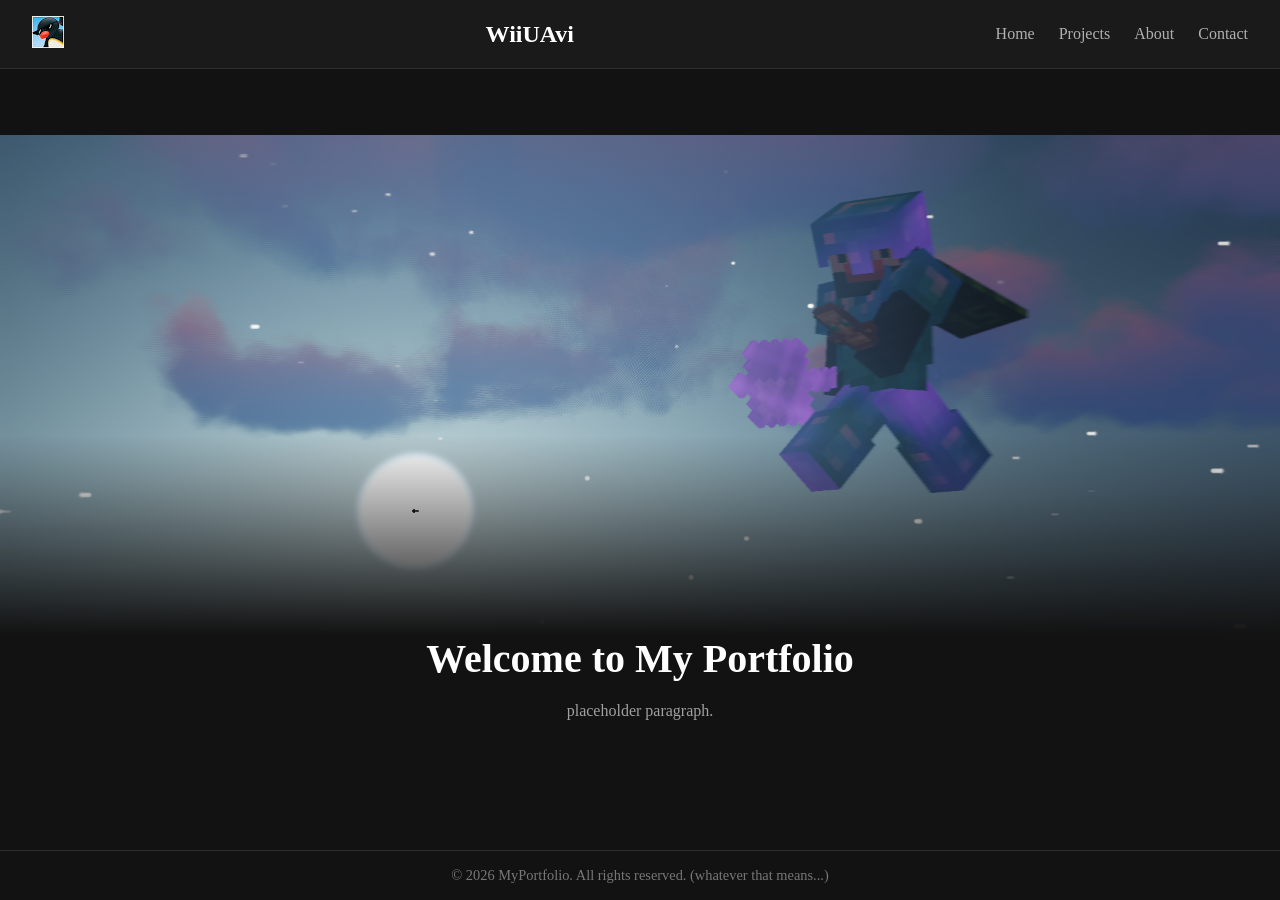
==== draft2/index.html @ 5f5da5ed "added icon" ====
<!DOCTYPE html>
<html lang="en">
<head>
    <meta charset="UTF-8">
    <meta name="viewport" content="width=device-width, initial-scale=1.0">
    <title>WiiUAvi</title>
    <link rel="stylesheet" href="style.css">
</head>
<body class="mcfontbody">

    <header class="navbar">
        <div class="icon">
			<img src="media/pingu.jpg", height="75%" alt="name shown if image wasnt found">
		</div>
        <div class="logo">WiiUAvi</div>
        <nav>
            <ul class="nav-links">
                <li><a href="#home">Home</a></li>
                <li><a href="#projects">Projects</a></li>
                <li><a href="#about">About</a></li>
                <li><a href="#contact">Contact</a></li>
            </ul>
        </nav>
    </header>

    <main class="content">
        <div class="hero-image-container">
            <img src="media/heroimg1.png" alt="Portfolio Hero Image">
        </div>
        <section id="home" class="hero-section">
            <h1>Welcome to My Portfolio</h1>
            <p>placeholder paragraph.</p>
            <!-- <button id="action-btn">Click Me</button> -->
            
        </section>
    </main>

    <footer class="footer">
        <p>&copy; 2026 MyPortfolio. All rights reserved. (whatever that means...)</p>
    </footer>

    <script src="script.js"></script>
</body>
</html>
---- draft2/style.css ----
/*fallback style*/
* {
    margin: 0;
    padding: 0;
    box-sizing: border-box;
}

:root {
    --bg-color: #121212;
}

@font-face {
    font-family: "mcfont1";
    src: url("Minecraft.ttf") format("truetype");
    font-weight: normal;
    font-style: normal;
}

body {
    font-family: 'Segoe UI', Tahoma, Geneva, Verdana, sans-serif;
    background-color: var(--bg-color);
    color: #e0e0e0;
    display: flex;
    flex-direction: column;
    min-height: 100vh;
    margin: 0;
}

.mcfontbody {
    font-family: "mcfont1";
}

/*top bar*/
.navbar {
    position: fixed;
    top: 0;
    left: 0;
    width: 100%;
    z-index: 1000;
    background-color: #1a1a1a;
    display: flex;
    justify-content: space-between;
    align-items: center;
    padding: 1rem 2rem;
    border-bottom: 1px solid #2d2d2d;
}

.navbar .logo {
    font-size: 1.5rem;
    font-weight: bold;
    color: #ffffff;
}

.navbar .icon {
}

.nav-links {
    list-style: none;
    display: flex;
    gap: 1.5rem;
}

.nav-links a {
    color: #b0b0b0;
    text-decoration: none;
    transition: color 0.3s;
}

.nav-links a:hover {
    color: #ffffff;
}

/*main area*/
.content {
    flex: 1;
    display: flex;
    justify-content: center;
    align-items: center;
    padding: 0;
    margin-top: 2rem;
    flex-direction: column;
    width: 100%;
    box-sizing: border-box;
}

.hero-image-container {
    position: relative;
    width: 100%;
    height: 500px;
    overflow: hidden;
}

.hero-image-container img {
    width: 100%;
    height: 100%;
    object-fit: cover;
}

.hero-image-container::after {
    content: "";
    position: absolute;
    bottom: 0;
    left: 0;
    width: 100%;
    height: 40%;
    background: linear-gradient(to bottom, transparent, var(--bg-color));
    pointer-events: none;
}

.hero-section {
    text-align: center;
    max-width: 600px;
}

.hero-section h1 {
    font-size: 2.5rem;
    margin-bottom: 1rem;
    color: #ffffff;
}

.hero-section p {
    color: #a0a0a0;
    line-height: 1.6;
    margin-bottom: 1.5rem;
}

#action-btn {
    background-color: #333333;
    color: #ffffff;
    border: 1px solid #444444;
    padding: 0.75rem 1.5rem;
    font-size: 1rem;
    cursor: pointer;
    border-radius: 4px;
    transition: background 0.3s;
}

#action-btn:hover {
    background-color: #444444;
}

/*bottom bar*/
.footer {
    background-color: var(--bg-color);
    text-align: center;
    padding: 1rem;
    font-size: 0.9rem;
    color: #777777;
    border-top: 1px solid #2d2d2d;
}
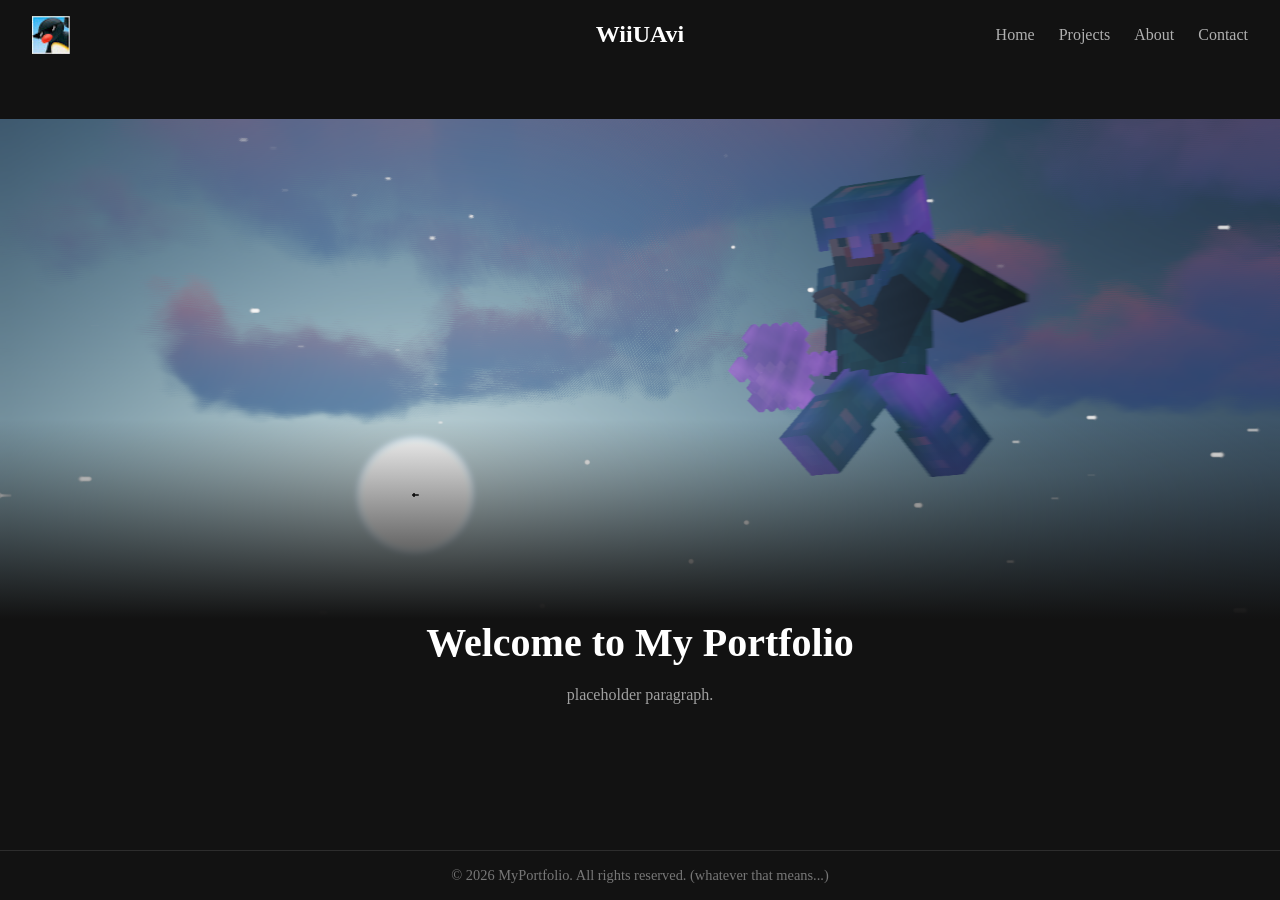
==== commit 38f35e9e: "inc icon size, added navbar fade-in on scroll" ====
--- a/draft2/index.html
+++ b/draft2/index.html
@@ -10,8 +10,8 @@
 
     <header class="navbar">
         <div class="icon">
-			<img src="media/pingu.jpg", height="75%" alt="name shown if image wasnt found">
-		</div>
+            <img src="media/pingu.jpg" alt="name shown if image wasnt found">
+        </div>
         <div class="logo">WiiUAvi</div>
         <nav>
             <ul class="nav-links">
--- a/draft2/style.css
+++ b/draft2/style.css
@@ -37,21 +37,47 @@
     left: 0;
     width: 100%;
     z-index: 1000;
-    background-color: #1a1a1a;
+    /* start transparent; JS will toggle the .scrolled class */
+    background-color: rgba(26,26,26,0);
     display: flex;
     justify-content: space-between;
     align-items: center;
-    padding: 1rem 2rem;
-    border-bottom: 1px solid #2d2d2d;
+    padding: 0 2rem;
+    height: 70px; /* fixed navbar height so icons can size to it */
+    border-bottom: 1px solid rgba(45,45,45,0);
+    transition: background-color 300ms ease, border-color 300ms ease, box-shadow 300ms ease;
+    overflow: visible;
 }
 
 .navbar .logo {
     font-size: 1.5rem;
     font-weight: bold;
     color: #ffffff;
+    position: absolute;
+    left: 50%;
+    transform: translateX(-50%);
 }
 
 .navbar .icon {
+    display: flex;
+    align-items: center;
+}
+
+.navbar .icon img {
+    height: 100%;
+    width: auto;
+    display: block;
+    object-fit: contain;
+    /* slightly enlarge the icon without changing navbar height */
+    transform-origin: left center;
+    transform: scale(1.18);
+    transition: transform 220ms ease;
+}
+
+.navbar.scrolled {
+    background-color: rgba(26,26,26,1);
+    border-bottom-color: rgba(45,45,45,1);
+    box-shadow: 0 2px 10px rgba(0,0,0,0.45);
 }
 
 .nav-links {
@@ -77,7 +103,7 @@
     justify-content: center;
     align-items: center;
     padding: 0;
-    margin-top: 2rem;
+    margin-top: 0;
     flex-direction: column;
     width: 100%;
     box-sizing: border-box;
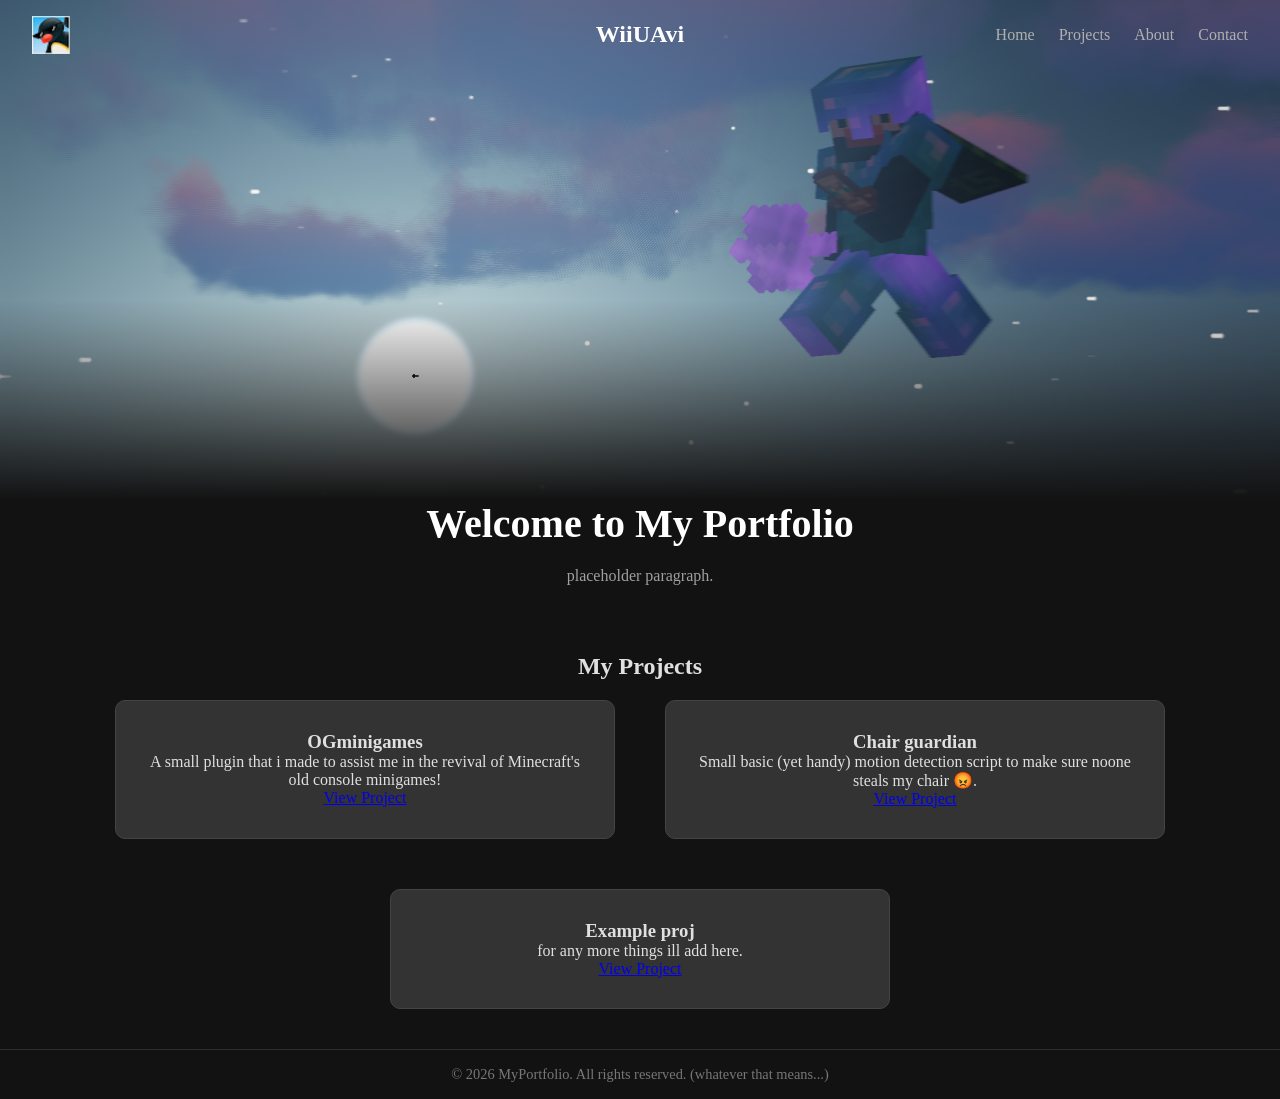
==== commit 9f52238e: "added projects section with varying shadow-colours" ====
--- a/draft2/index.html
+++ b/draft2/index.html
@@ -27,12 +27,39 @@
         <div class="hero-image-container">
             <img src="media/heroimg1.png" alt="Portfolio Hero Image">
         </div>
+
         <section id="home" class="hero-section">
             <h1>Welcome to My Portfolio</h1>
             <p>placeholder paragraph.</p>
             <!-- <button id="action-btn">Click Me</button> -->
-            
         </section>
+
+        <section id="projects" class="projects-section">
+            <h2>My Projects</h2>
+            <div class="projects-container">
+
+                <div class="project-card" style="--hover-shadow: rgba(143, 62, 180, 0.651);">
+                    <h3>OGminigames</h3>
+                    <p>A small plugin that i made to assist me in the revival of Minecraft's old console minigames!</p>
+                    <a href="#">View Project</a>
+                </div>
+
+                <div class="project-card" style="--hover-shadow: rgba(139, 56, 56, 0.651);">
+                    <h3>Chair guardian</h3>
+                    <p>Small basic (yet handy) motion detection script to make sure noone steals my chair 😡.</p>
+                    <a href="#">View Project</a>
+                </div>
+
+                <div class="project-card" style="--hover-shadow: rgba(139, 56, 56, 0.651);">
+                    <h3>Example proj</h3>
+                    <p>for any more things ill add here.</p>
+                    <a href="#">View Project</a>
+                </div>
+                
+            </div>
+        </section>
+
+
     </main>
 
     <footer class="footer">
--- a/draft2/style.css
+++ b/draft2/style.css
@@ -8,6 +8,11 @@
 :root {
     --bg-color: #121212;
 }
+
+html, body {
+    scroll-behavior: smooth;
+}
+
 
 @font-face {
     font-family: "mcfont1";
@@ -150,6 +155,43 @@
     margin-bottom: 1.5rem;
 }
 
+#projects {
+    scroll-margin-top: 70px;
+}
+
+.projects-section {
+    padding: 40px 20px;
+    width: 100%;
+    text-align: center;
+}
+
+.projects-container {
+    display: flex;
+    justify-content: center;
+    gap: 50px;
+    flex-wrap: wrap; 
+    margin-top: 20px;
+}
+
+.project-card {
+    background: #333333;
+    padding: 30px;
+    border-radius: 10px;
+    width: 500px;
+    border: 1px solid #444444;
+    transition: transform 0.3s ease;
+}
+/* different shadows per proj box*/
+
+
+
+/* hover */
+.project-card:hover {
+    transform: scale(1.05);
+    box-shadow: 0 5px 15px var(--hover-shadow);
+}
+
+
 #action-btn {
     background-color: #333333;
     color: #ffffff;
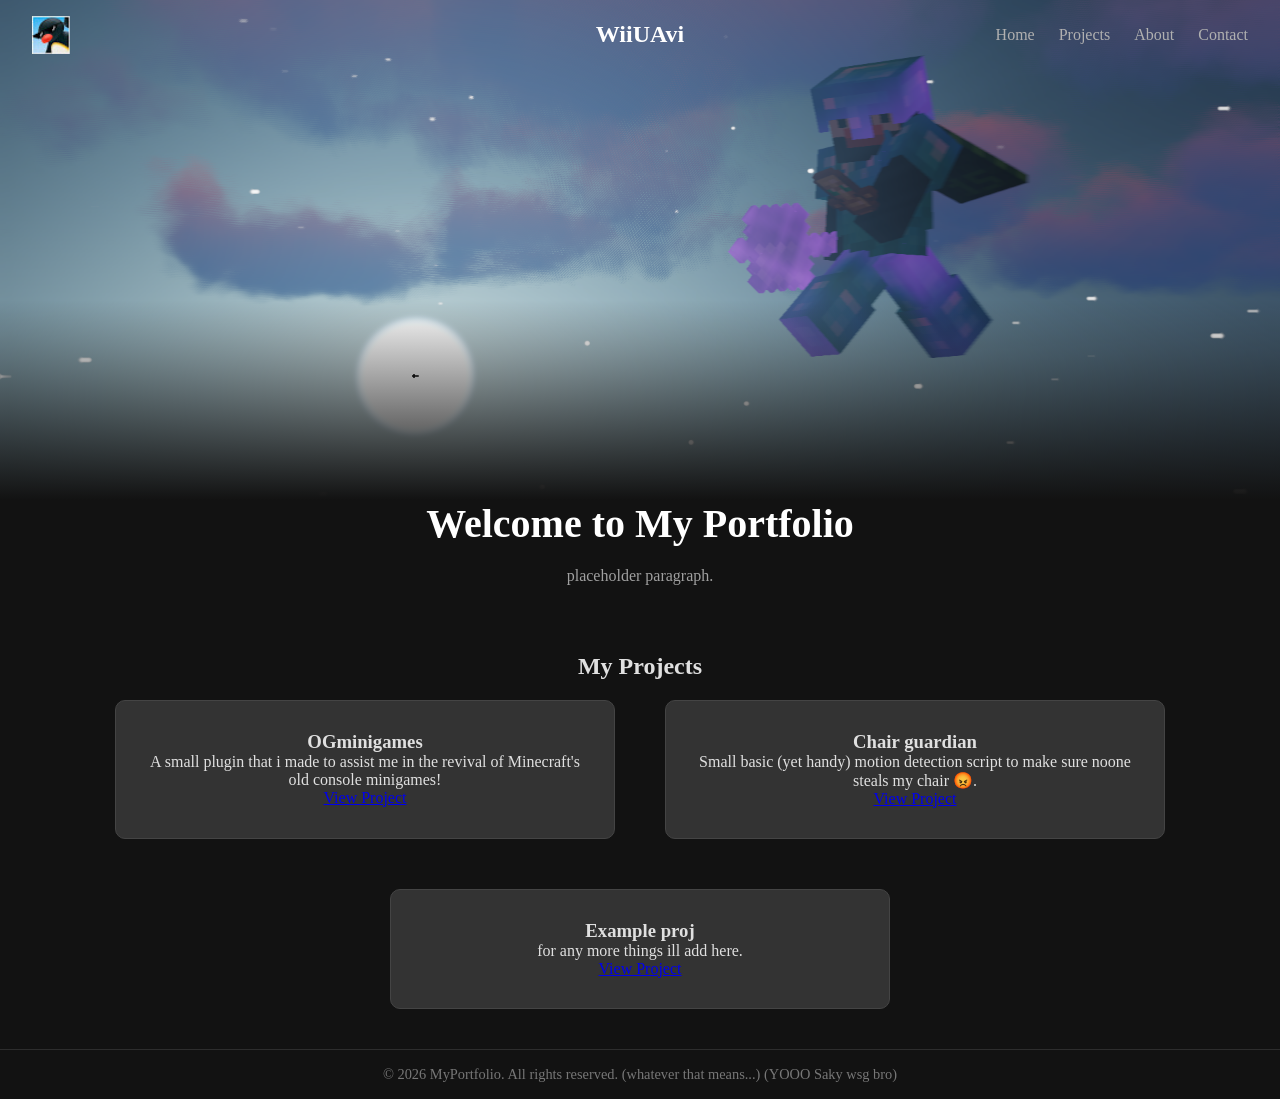
==== commit 196463e3: "Update footer text with additional comment" ====
--- a/draft2/index.html
+++ b/draft2/index.html
@@ -63,7 +63,7 @@
     </main>
 
     <footer class="footer">
-        <p>&copy; 2026 MyPortfolio. All rights reserved. (whatever that means...)</p>
+        <p>&copy; 2026 MyPortfolio. All rights reserved. (whatever that means...) (YOOO Saky wsg bro)</p>
     </footer>
 
     <script src="script.js"></script>
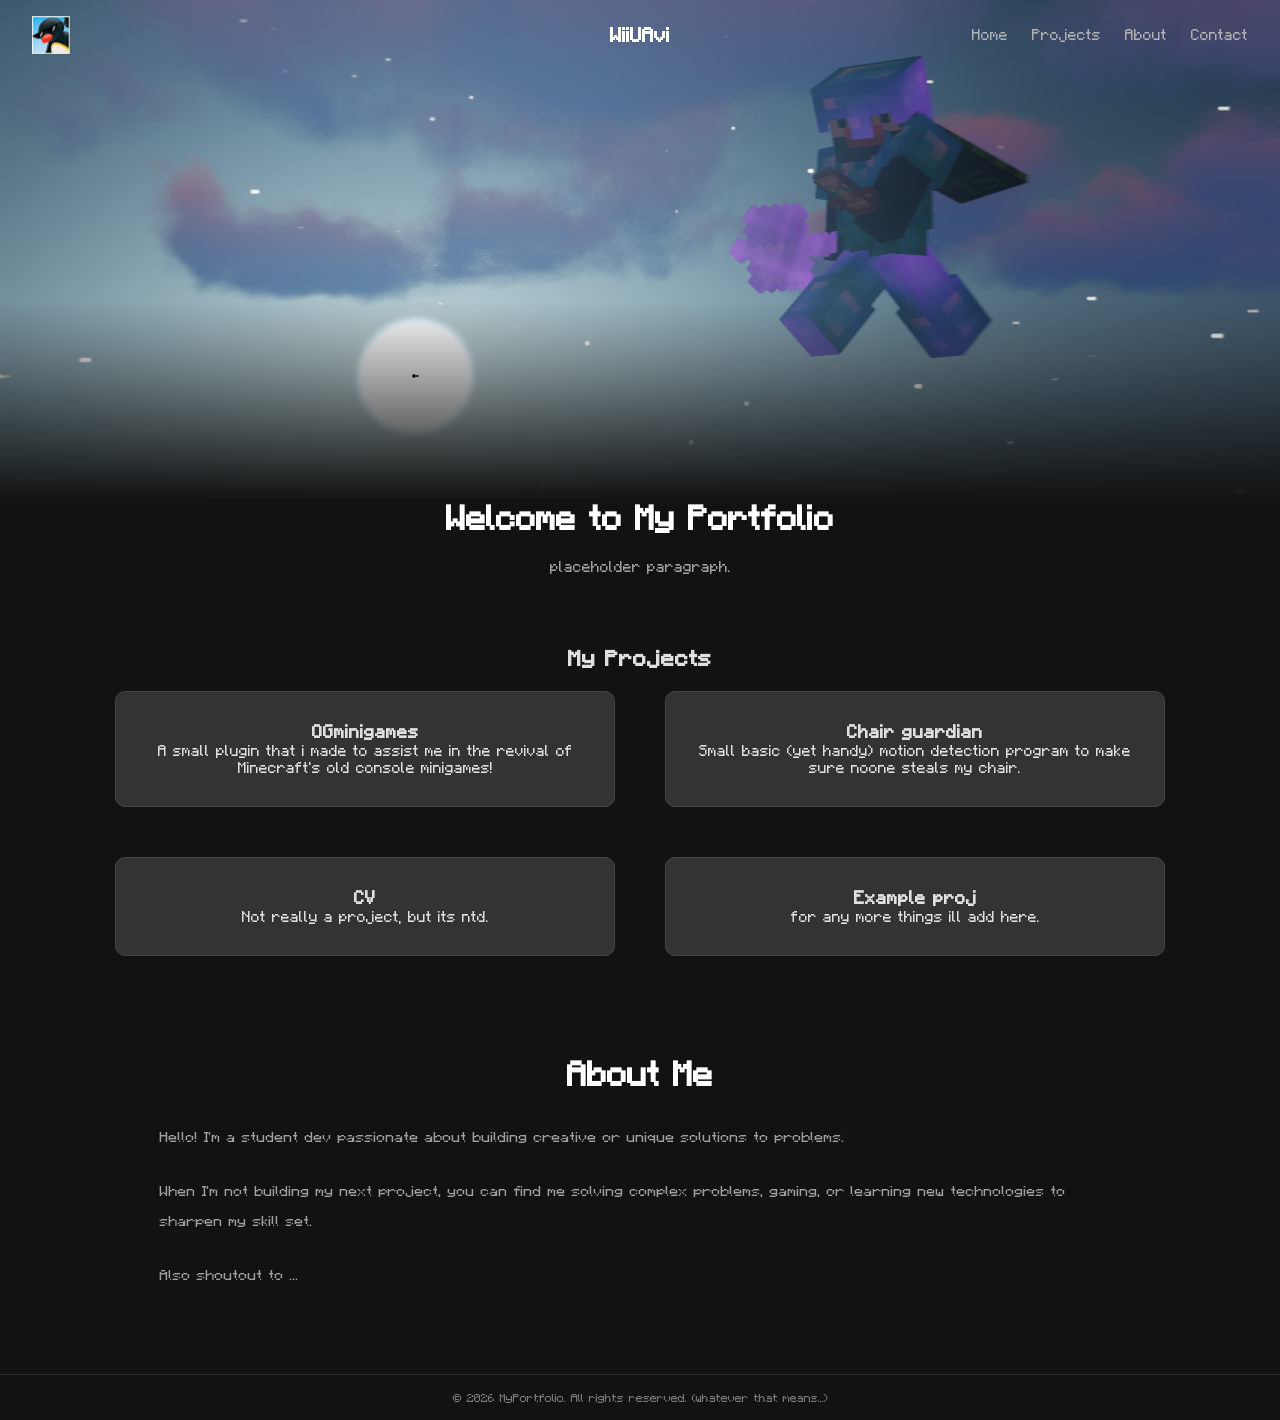
==== commit a5610e7d: "added to projects, switched to a more readable font, added more to about me" ====
--- a/draft2/index.html
+++ b/draft2/index.html
@@ -37,25 +37,44 @@
         <section id="projects" class="projects-section">
             <h2>My Projects</h2>
             <div class="projects-container">
+                <a href="#" class="project-card-link">
+                    <div class="project-card" style="--hover-shadow: rgba(143, 62, 180, 0.651);">
+                        <h3>OGminigames</h3>
+                        <p>A small plugin that i made to assist me in the revival of Minecraft's old console minigames!</p>
+                    </div>
+                </a>
 
-                <div class="project-card" style="--hover-shadow: rgba(143, 62, 180, 0.651);">
-                    <h3>OGminigames</h3>
-                    <p>A small plugin that i made to assist me in the revival of Minecraft's old console minigames!</p>
-                    <a href="#">View Project</a>
-                </div>
+                <a href="https://github.com/Nishchay-Bhudia/Intelligent-Office-Surveillance-System" class="project-card-link">
+                    <div class="project-card">
+                        <h3>Chair guardian</h3>
+                        <p>Small basic (yet handy) motion detection program to make sure noone steals my chair.</p>
+                    </div>
+                </a>
 
-                <div class="project-card" style="--hover-shadow: rgba(139, 56, 56, 0.651);">
-                    <h3>Chair guardian</h3>
-                    <p>Small basic (yet handy) motion detection script to make sure noone steals my chair 😡.</p>
-                    <a href="#">View Project</a>
-                </div>
+                <a href="#" class="project-card-link">
+                    <div class="project-card" style="--hover-shadow: rgba(139, 56, 56, 0.651);">
+                        <h3>CV</h3>
+                        <p>Not really a project, but its ntd.</p>
+                    </div>
+                </a>
 
-                <div class="project-card" style="--hover-shadow: rgba(139, 56, 56, 0.651);">
-                    <h3>Example proj</h3>
-                    <p>for any more things ill add here.</p>
-                    <a href="#">View Project</a>
-                </div>
-                
+                <a href="#" class="project-card-link">
+                    <div class="project-card" style="--hover-shadow: rgba(139, 56, 56, 0.651);">
+                        <h3>Example proj</h3>
+                        <p>for any more things ill add here.</p>
+                    </div>
+                </a>
+
+            </div>
+        </section>
+
+        <section id="about" class="about-section">
+            <h2>About Me</h2>
+            <div class="about-container">
+                <div class="about-bio">
+                    <p>Hello! I'm a student dev passionate about building creative or unique solutions to problems.</p>
+                    <p>When I'm not building my next project, you can find me solving complex problems, gaming, or learning new technologies to sharpen my skill set.</p>
+                    <p>Also shoutout to ...</p>
             </div>
         </section>
 
@@ -63,7 +82,7 @@
     </main>
 
     <footer class="footer">
-        <p>&copy; 2026 MyPortfolio. All rights reserved. (whatever that means...) (YOOO Saky wsg bro)</p>
+        <p>&copy; 2026 MyPortfolio. All rights reserved. (whatever that means...)</p>
     </footer>
 
     <script src="script.js"></script>
--- a/draft2/style.css
+++ b/draft2/style.css
@@ -23,12 +23,14 @@
 
 body {
     font-family: 'Segoe UI', Tahoma, Geneva, Verdana, sans-serif;
+    font-size: large;
     background-color: var(--bg-color);
     color: #e0e0e0;
     display: flex;
     flex-direction: column;
     min-height: 100vh;
     margin: 0;
+
 }
 
 .mcfontbody {
@@ -94,11 +96,13 @@
 .nav-links a {
     color: #b0b0b0;
     text-decoration: none;
-    transition: color 0.3s;
+    transition: color 0.3s, transform 0.3s ease;
+    display: inline-block;
 }
 
 .nav-links a:hover {
     color: #ffffff;
+    transform: scale(1.25);
 }
 
 /*main area*/
@@ -192,6 +196,87 @@
 }
 
 
+.project-card-link {
+    display: block;
+    color: inherit;
+    text-decoration: none;   
+}
+
+
+#about {
+    scroll-margin-top: 70px;
+}
+
+.about-section {
+    padding: 60px 20px;
+    width: 100%;
+    max-width: 1000px; 
+    margin: 0 auto;
+    text-align: center;
+}
+
+.about-section h2 {
+    font-size: 2.5rem;
+    color: #ffffff;
+    margin-bottom: 30px;
+}
+
+.about-container {
+    display: flex;
+    justify-content: space-between;
+    align-items: flex-start;
+    gap: 40px;
+    text-align: left; 
+    flex-wrap: wrap; 
+}
+
+.about-bio {
+    flex: 1;
+    min-width: 300px;
+}
+
+.about-bio p {
+    color: #a0a0a0;
+    line-height: 1.7;
+    font-size: 1.1rem;
+    margin-bottom: 1.5rem;
+}
+
+.about-skills {
+    flex: 1;
+    min-width: 300px;
+    background: #1a1a1a;
+    padding: 25px;
+    border-radius: 10px;
+    border: 1px solid #2d2d2d;
+}
+
+.about-skills h3 {
+    color: #ffffff;
+    font-size: 1.4rem;
+    margin-bottom: 15px;
+}
+
+.skills-list {
+    list-style: none;
+    padding: 0;
+    display: grid;
+    grid-template-columns: repeat(auto-fill, minmax(130px, 1fr));
+    gap: 12px;
+}
+
+.skills-list li {
+    background: #333333;
+    color: #e0e0e0;
+    padding: 8px 12px;
+    border-radius: 5px;
+    font-size: 0.95rem;
+    text-align: center;
+    border: 1px solid #444444;
+}
+
+
+
 #action-btn {
     background-color: #333333;
     color: #ffffff;
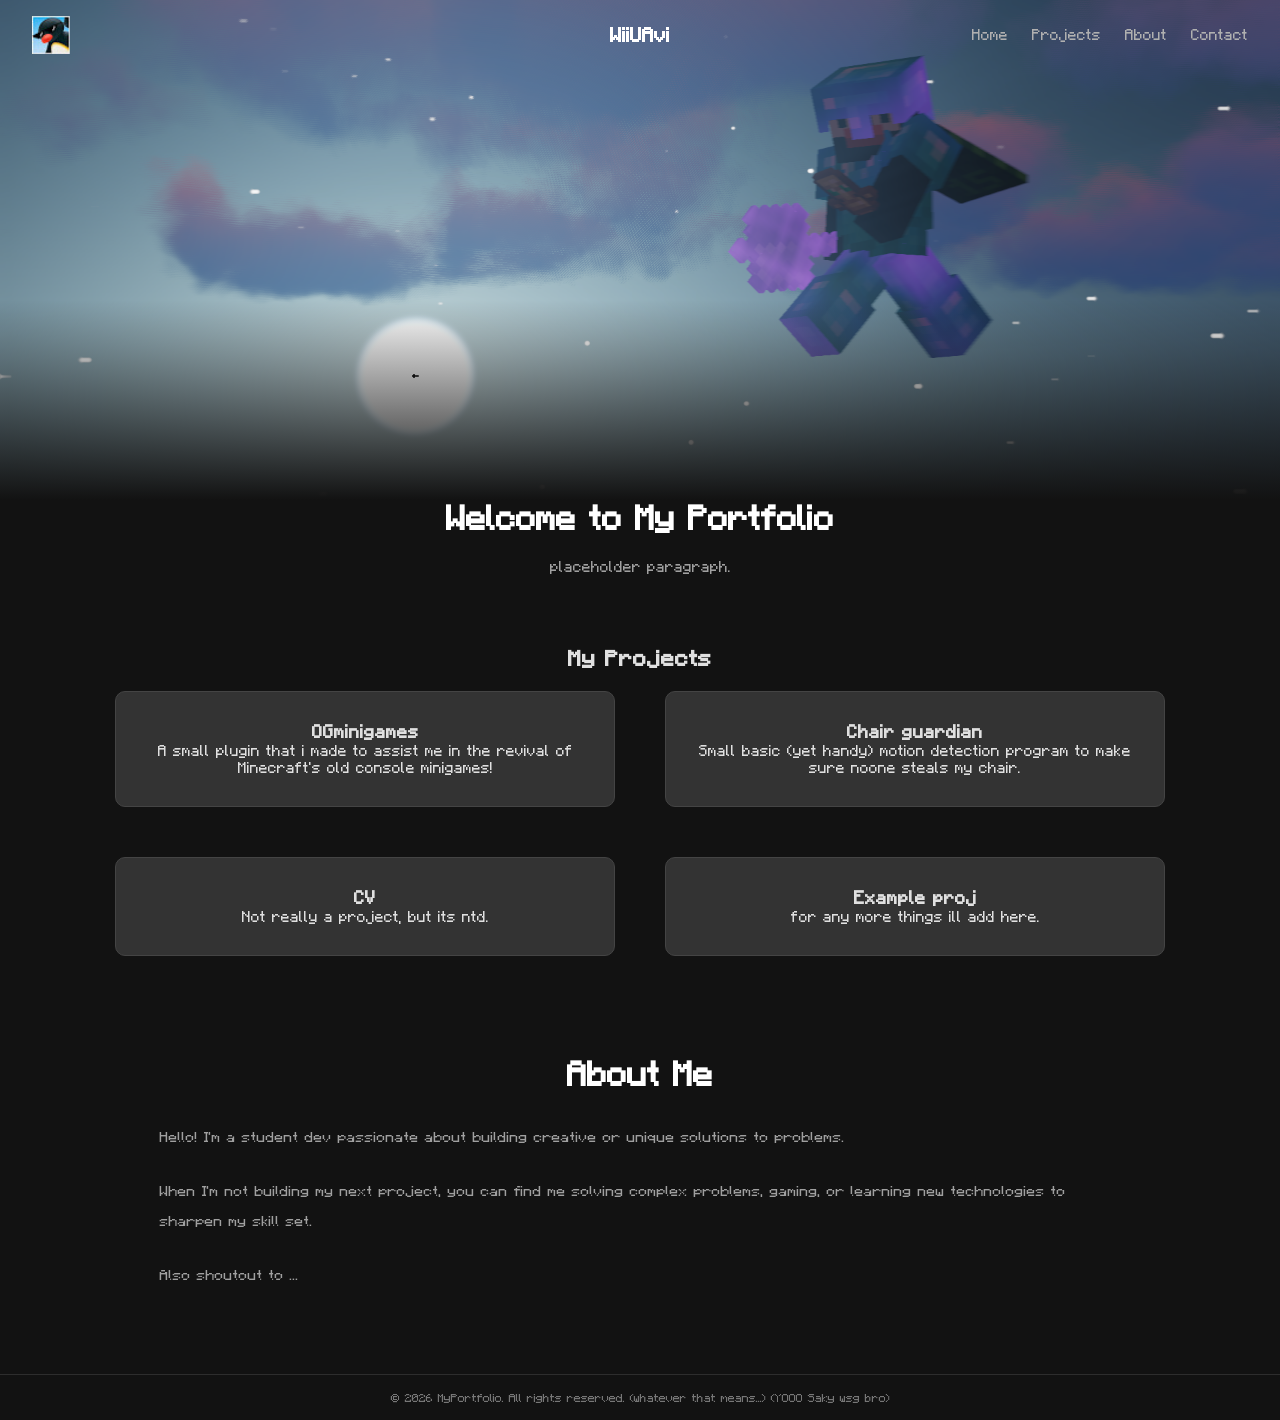
==== commit b2c97ac0: "Merge branch 'main' of https://github.com/wiiuavi/web-portfolio" ====
--- a/draft2/index.html
+++ b/draft2/index.html
@@ -82,7 +82,7 @@
     </main>
 
     <footer class="footer">
-        <p>&copy; 2026 MyPortfolio. All rights reserved. (whatever that means...)</p>
+        <p>&copy; 2026 MyPortfolio. All rights reserved. (whatever that means...) (YOOO Saky wsg bro)</p>
     </footer>
 
     <script src="script.js"></script>
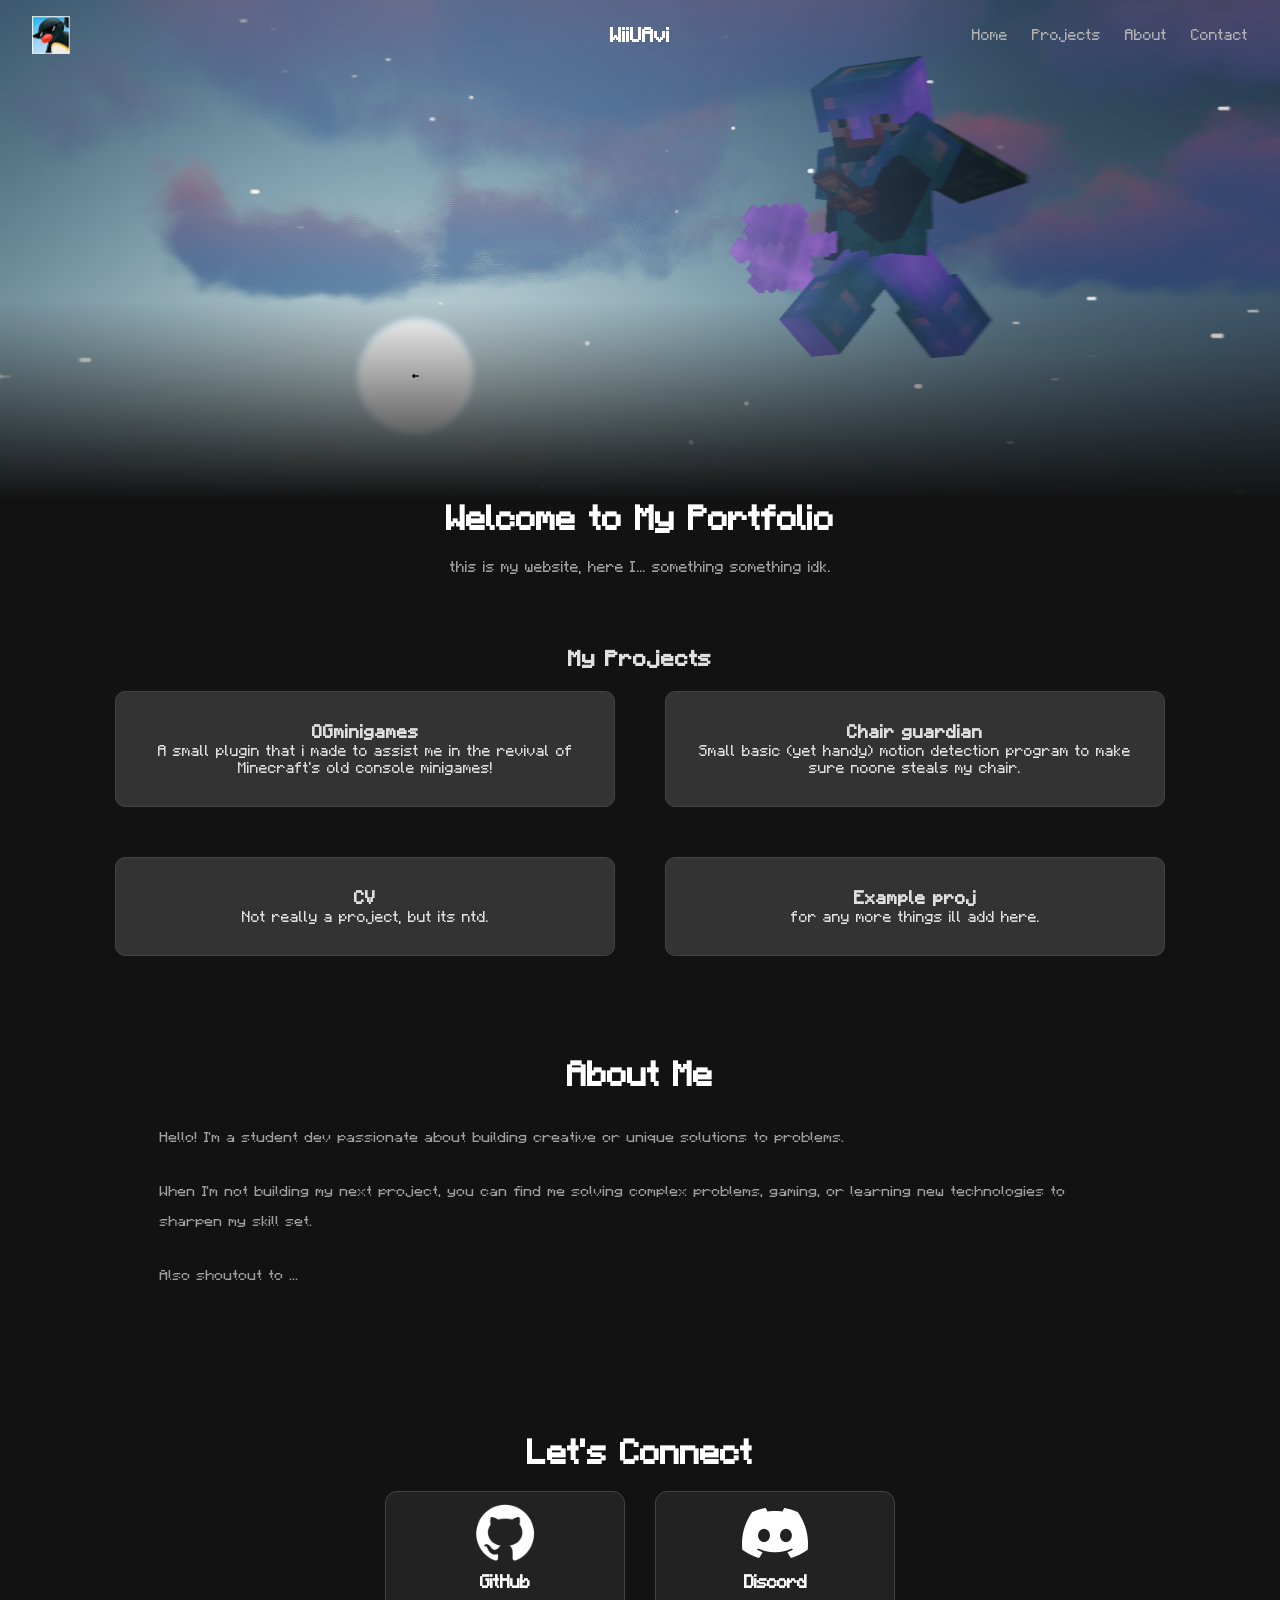
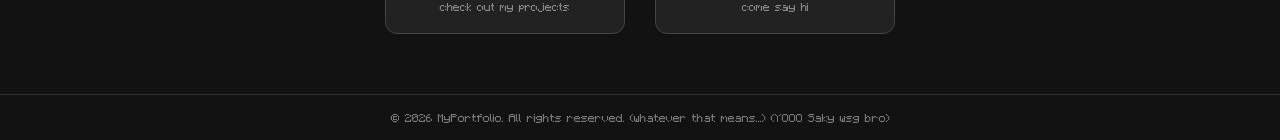
==== commit f8a36f18: "fixed icons for contact me," ====
--- a/draft2/index.html
+++ b/draft2/index.html
@@ -30,7 +30,7 @@
 
         <section id="home" class="hero-section">
             <h1>Welcome to My Portfolio</h1>
-            <p>placeholder paragraph.</p>
+            <p>this is my website, here I... something something idk.</p>
             <!-- <button id="action-btn">Click Me</button> -->
         </section>
 
@@ -78,6 +78,29 @@
             </div>
         </section>
 
+        <section id="contact" class="contact-section">
+            <h2>Let's Connect</h2>
+            <div class="contact-container">
+                
+                <a href="YOUR_GITHUB_LINK_HERE" target="_blank" class="contact-card github-card">
+                    <div class="contact-icon">
+                        <span><img src="media/gitlogo.png" alt="GH" style="scale: 0.2;"></span>
+                    </div>
+                    <h3>GitHub</h3>
+                    <p>check out my projects</p>
+                </a>
+
+                <a href="YOUR_DISCORD_LINK_HERE" target="_blank" class="contact-card discord-card">
+                    <div class="contact-icon">
+                        <span><img src="media/Discord-Symbol.png" alt="DC" style="scale: 0.125;"></span>
+                    </div>
+                    <h3>Discord</h3>
+                    <p>come say hi</p>
+                </a>
+                
+            </div>
+        </section>
+
 
     </main>
 
--- a/draft2/style.css
+++ b/draft2/style.css
@@ -275,6 +275,96 @@
     border: 1px solid #444444;
 }
 
+#contact {
+    scroll-margin-top: 70px; 
+}
+
+.contact-section {
+    padding: 60px 20px;
+    width: 100%;
+    text-align: center;
+}
+
+.contact-section h2 {
+    font-size: 2.5rem;
+    color: #ffffff;
+    margin-bottom: 20px;
+}
+
+.contact-container {
+    display: flex;
+    justify-content: center;
+    gap: 30px;
+    flex-wrap: wrap;
+    margin-top: 20px;
+}
+
+
+.contact-card {
+    background: #222222;
+    border: 1px solid #444444;
+    border-radius: 12px;
+    padding: 20px 25px;
+    width: 240px; 
+    text-decoration: none;
+    color: #e0e0e0;
+    display: flex;
+    flex-direction: column;
+    align-items: center;
+    gap: 10px;
+    
+    transition: transform 0.4s cubic-bezier(0.175, 0.885, 0.32, 1.275), 
+                box-shadow 0.3s ease, 
+                border-color 0.3s ease;
+}
+
+.contact-card h3 {
+    color: #ffffff;
+    margin: 5px 0 0 0;
+    font-size: 1.3rem;
+}
+
+.contact-card p {
+    color: #888888;
+    font-size: 0.85rem;
+    margin: 0;
+}
+
+.contact-icon {
+    font-size: 1.1rem;
+    font-weight: bold;
+    color: #ffffff;
+    width: 45px;
+    height: 45px;
+    display: flex;
+    align-items: center;
+    justify-content: center;
+    border-radius: 50%;
+    transition: transform 0.5s ease;
+    object-fit: contain;
+}
+
+/* --- ANIMATION on HOVER-- */
+
+
+.contact-card:hover {
+    transform: translateY(-8px) scale(1.02);
+}
+
+.contact-card:hover .contact-icon {
+    transform: rotate(360deg); 
+}
+
+
+.github-card:hover {
+    border-color: #ffffff;
+    box-shadow: 0 10px 25px rgba(255, 255, 255, 0.15);
+}
+
+.discord-card:hover {
+    border-color: #5865F2; /* Official Discord Blurple */
+    box-shadow: 0 10px 25px rgba(88, 101, 242, 0.35);
+}
 
 
 #action-btn {
